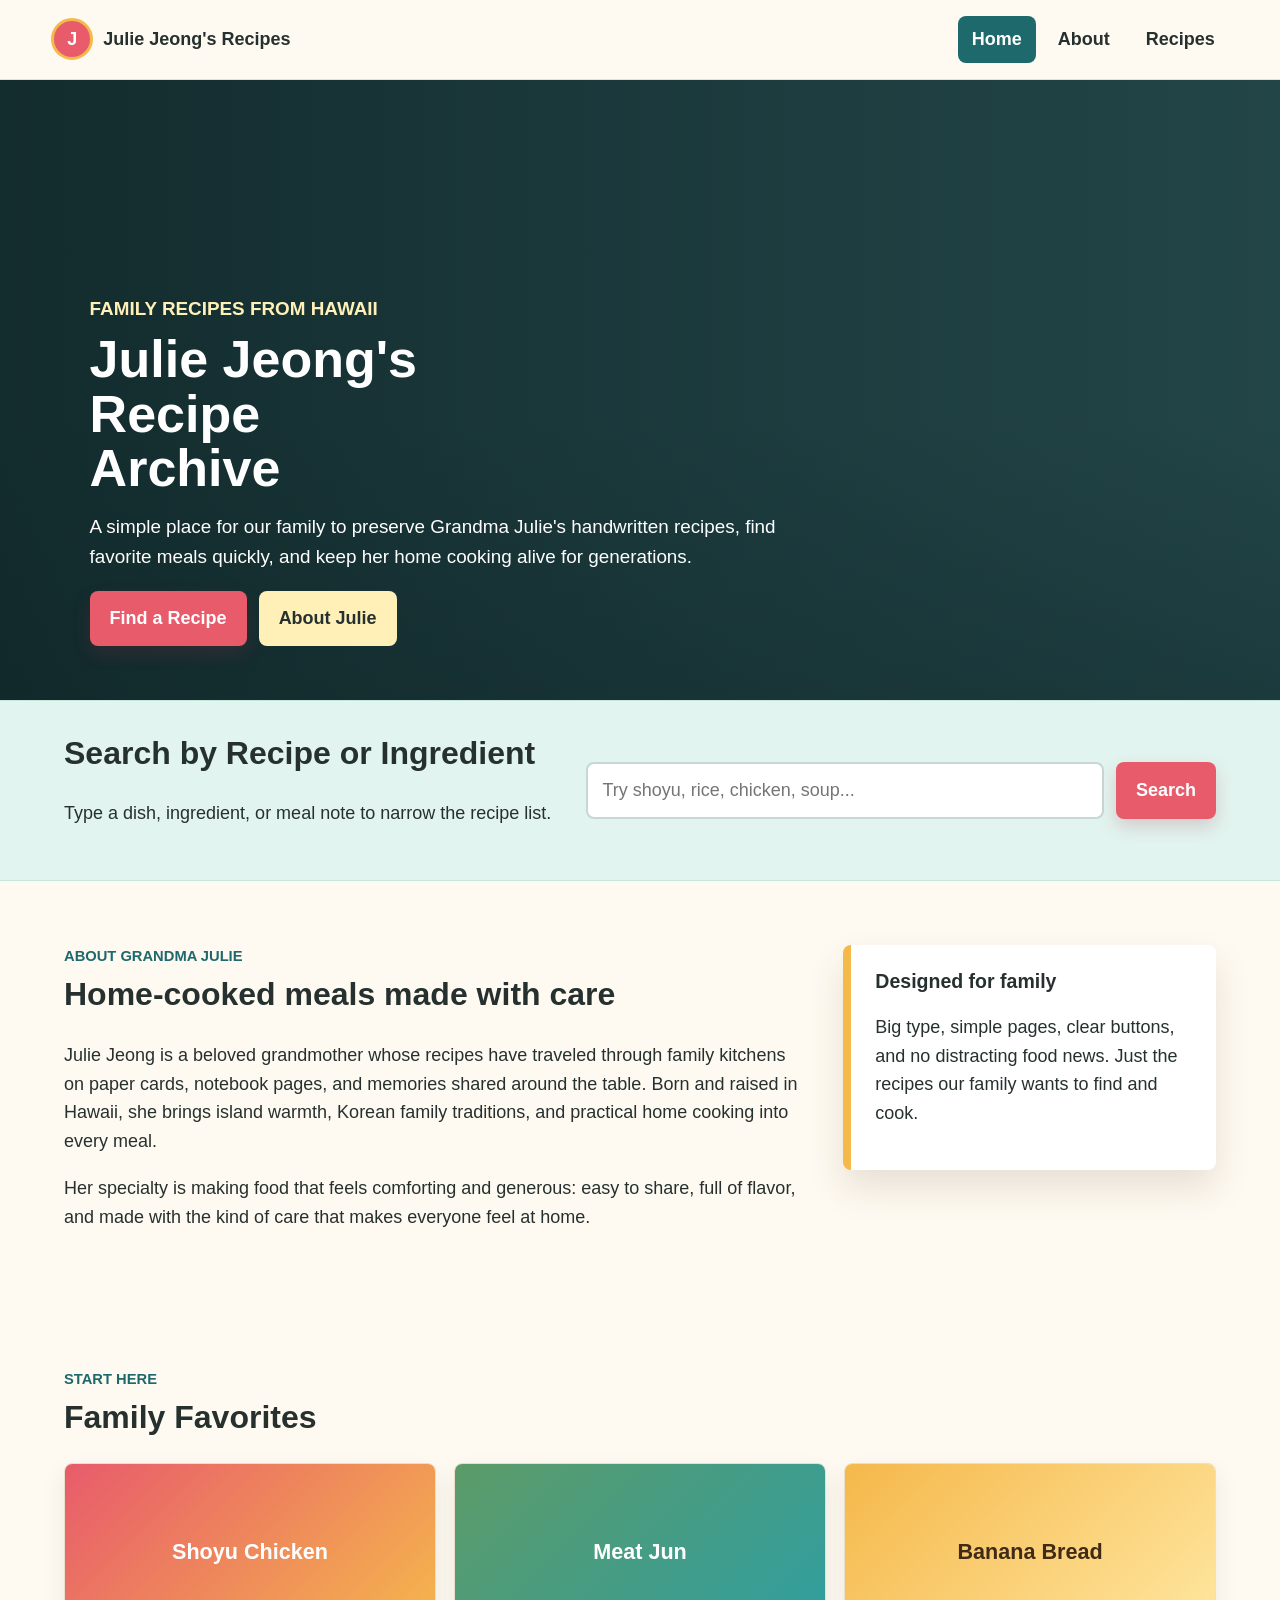
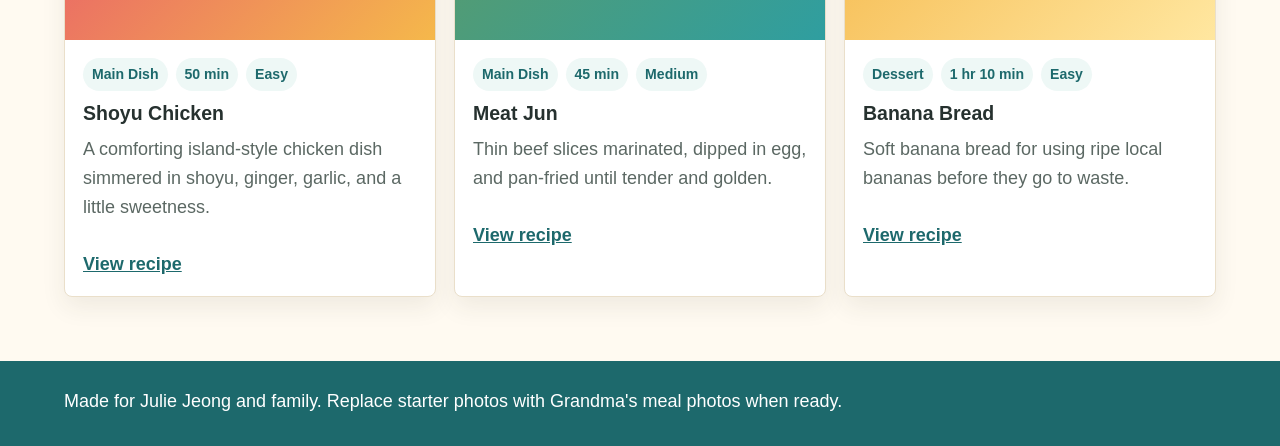
==== index.html @ 3a7f9869 "Create rough draft of website using AI to assist" ====
<!DOCTYPE html>
<html lang="en">
  <head>
    <meta charset="UTF-8" />
    <meta name="viewport" content="width=device-width, initial-scale=1.0" />
    <meta
      name="description"
      content="Julie Jeong's family recipe archive, preserving handwritten recipes for future generations."
    />
    <meta property="og:title" content="Julie Jeong's Recipe Archive" />
    <meta
      property="og:description"
      content="A simple family website for saving, searching, and cooking Grandma Julie's recipes."
    />
    <title>Julie Jeong's Recipe Archive</title>
    <link rel="stylesheet" href="css/styles.css" />
  </head>
  <body>
    <header class="site-header">
      <a class="brand" href="index.html" aria-label="Julie Jeong's Recipe Archive home">
        <span class="brand-mark">J</span>
        <span>Julie Jeong's Recipes</span>
      </a>
      <nav aria-label="Main navigation">
        <a href="index.html" aria-current="page">Home</a>
        <a href="about.html">About</a>
        <a href="recipes.html">Recipes</a>
      </nav>
    </header>

    <main>
      <section class="hero">

        <div class="hero-text">
          <p class="eyebrow">Family recipes from Hawaii</p>
          <h1>Julie Jeong's Recipe Archive</h1>
          <p>
            A simple place for our family to preserve Grandma Julie's handwritten
            recipes, find favorite meals quickly, and keep her home cooking alive for
            generations.
          </p>
          <div class="hero-actions">
            <a class="button primary" href="recipes.html">Find a Recipe</a>
            <a class="button secondary" href="about.html">About Julie</a>
          </div>
        </div>
      </section>

      <section class="quick-search" aria-labelledby="quick-search-title">
        <div>
          <h2 id="quick-search-title">Search by Recipe or Ingredient</h2>
          <p>Type a dish, ingredient, or meal note to narrow the recipe list.</p>
        </div>
        <form class="search-form" action="recipes.html">
          <label class="visually-hidden" for="home-search">Search recipes</label>
          <input
            id="home-search"
            name="search"
            type="search"
            placeholder="Try shoyu, rice, chicken, soup..."
          />
          <button type="submit">Search</button>
        </form>
      </section>

      <section id="about" class="about-section" aria-labelledby="about-title">
        <div>
          <p class="eyebrow">About Grandma Julie</p>
          <h2 id="about-title">Home-cooked meals made with care</h2>
          <p>
            Julie Jeong is a beloved grandmother whose recipes have traveled through
            family kitchens on paper cards, notebook pages, and memories shared around
            the table. Born and raised in Hawaii, she brings island warmth, Korean
            family traditions, and practical home cooking into every meal.
          </p>
          <p>
            Her specialty is making food that feels comforting and generous: easy to
            share, full of flavor, and made with the kind of care that makes everyone
            feel at home.
          </p>
        </div>
        <div class="about-note">
          <h3>Designed for family</h3>
          <p>
            Big type, simple pages, clear buttons, and no distracting food news. Just
            the recipes our family wants to find and cook.
          </p>
        </div>
      </section>

      <section class="featured-section" aria-labelledby="featured-title">
        <div class="section-heading">
          <p class="eyebrow">Start here</p>
          <h2 id="featured-title">Family Favorites</h2>
        </div>
        <div class="recipe-grid">
          <article class="recipe-card">
            <div class="recipe-photo" data-tone="hibiscus">Shoyu Chicken</div>
            <div class="recipe-card-body">
              <ul class="meta-row"><li>Main Dish</li><li>50 min</li><li>Easy</li></ul>
              <h3>Shoyu Chicken</h3>
              <p>A comforting island-style chicken dish simmered in shoyu, ginger, garlic, and a little sweetness.</p>
              <a class="text-link" href="shoyu-chicken.html">View recipe</a>
            </div>
          </article>
          <article class="recipe-card">
            <div class="recipe-photo" data-tone="leaf">Meat Jun</div>
            <div class="recipe-card-body">
              <ul class="meta-row"><li>Main Dish</li><li>45 min</li><li>Medium</li></ul>
              <h3>Meat Jun</h3>
              <p>Thin beef slices marinated, dipped in egg, and pan-fried until tender and golden.</p>
              <a class="text-link" href="meat-jun.html">View recipe</a>
            </div>
          </article>
          <article class="recipe-card">
            <div class="recipe-photo" data-tone="mango">Banana Bread</div>
            <div class="recipe-card-body">
              <ul class="meta-row"><li>Dessert</li><li>1 hr 10 min</li><li>Easy</li></ul>
              <h3>Banana Bread</h3>
              <p>Soft banana bread for using ripe local bananas before they go to waste.</p>
              <a class="text-link" href="banana-bread.html">View recipe</a>
            </div>
          </article>
        </div>
      </section>
    </main>

    <footer>
      <p>Made for Julie Jeong and family. Replace starter photos with Grandma's meal photos when ready.</p>
    </footer>
  </body>
</html>
---- css/styles.css ----
:root {
  color-scheme: light;
  --ink: #26312f;
  --muted: #5b6863;
  --paper: #fffaf1;
  --surface: #ffffff;
  --aqua: #2f9ea0;
  --aqua-dark: #1d696c;
  --hibiscus: #e85b6b;
  --mango: #f5b84b;
  --leaf: #5c9b68;
  --plumeria: #fff0b8;
  --line: #eadfca;
  --shadow: 0 18px 36px rgba(58, 47, 32, 0.13);
  --radius: 8px;
}

* {
  box-sizing: border-box;
}

html {
  scroll-behavior: smooth;
}

body {
  margin: 0;
  color: var(--ink);
  background: var(--paper);
  font-family: Arial, Helvetica, sans-serif;
  font-size: 18px;
  line-height: 1.6;
}

img {
  display: block;
  max-width: 100%;
}

a {
  color: inherit;
}

button,
input,
select {
  font: inherit;
}

.visually-hidden {
  position: absolute;
  width: 1px;
  height: 1px;
  padding: 0;
  margin: -1px;
  overflow: hidden;
  clip: rect(0, 0, 0, 0);
  white-space: nowrap;
  border: 0;
}

.site-header {
  position: sticky;
  top: 0;
  z-index: 10;
  display: flex;
  align-items: center;
  justify-content: space-between;
  gap: 20px;
  padding: 16px clamp(18px, 4vw, 56px);
  background: rgba(255, 250, 241, 0.96);
  border-bottom: 1px solid var(--line);
  backdrop-filter: blur(10px);
}

.brand {
  display: inline-flex;
  align-items: center;
  gap: 10px;
  color: var(--ink);
  font-weight: 800;
  text-decoration: none;
}

.brand-mark {
  display: inline-grid;
  width: 42px;
  height: 42px;
  place-items: center;
  color: #ffffff;
  background: var(--hibiscus);
  border: 3px solid var(--mango);
  border-radius: 50%;
}

nav {
  display: flex;
  align-items: center;
  gap: 8px;
  flex-wrap: wrap;
}

nav a {
  min-height: 44px;
  padding: 9px 14px;
  color: var(--ink);
  border-radius: var(--radius);
  text-decoration: none;
  font-weight: 700;
}

nav a:hover,
nav a:focus-visible,
nav a[aria-current="page"] {
  color: #ffffff;
  background: var(--aqua-dark);
  outline: none;
}

.hero {
  position: relative;
  min-height: 620px;
  display: grid;
  align-items: end;
  overflow: hidden;
  background: #24484b;
}

.hero img {
  position: absolute;
  inset: 0;
  width: 100%;
  height: 100%;
  object-fit: cover;
}

.hero::after {
  content: "";
  position: absolute;
  inset: 0;
  background:
    linear-gradient(90deg, rgba(15, 37, 39, 0.82), rgba(15, 37, 39, 0.36) 58%, rgba(15, 37, 39, 0.08)),
    linear-gradient(0deg, rgba(15, 37, 39, 0.34), transparent 45%);
}

.hero-text {
  position: relative;
  z-index: 1;
  width: min(760px, calc(100% - 36px));
  margin: 0 clamp(18px, 7vw, 90px) 54px;
  color: #ffffff;
}

.eyebrow {
  margin: 0 0 8px;
  color: var(--aqua-dark);
  font-size: 0.92rem;
  font-weight: 800;
  text-transform: uppercase;
}

.hero .eyebrow {
  color: var(--plumeria);
}

h1,
h2,
h3,
p {
  margin-top: 0;
}

h1 {
  max-width: 12ch;
  margin-bottom: 16px;
  font-size: 3.25rem;
  line-height: 1.05;
}

h2 {
  font-size: 2rem;
  line-height: 1.18;
}

h3 {
  font-size: 1.22rem;
  line-height: 1.25;
}

.hero p {
  max-width: 700px;
  font-size: 1.18rem;
}

.hero-actions,
.recipe-actions {
  display: flex;
  flex-wrap: wrap;
  gap: 12px;
  align-items: center;
}

.button,
button {
  min-height: 48px;
  padding: 11px 18px;
  border: 2px solid transparent;
  border-radius: var(--radius);
  cursor: pointer;
  font-weight: 800;
  text-decoration: none;
  transition: transform 160ms ease, box-shadow 160ms ease, background 160ms ease;
}

.button:hover,
button:hover {
  transform: translateY(-1px);
}

.primary,
form button {
  color: #ffffff;
  background: var(--hibiscus);
  box-shadow: 0 8px 18px rgba(150, 47, 63, 0.2);
}

.secondary {
  color: var(--ink);
  background: var(--plumeria);
}

.quick-search,
.about-section,
.featured-section,
.page-shell,
footer {
  padding-inline: clamp(18px, 5vw, 72px);
}

.quick-search {
  display: grid;
  grid-template-columns: minmax(0, 0.95fr) minmax(300px, 1.2fr);
  gap: 24px;
  align-items: center;
  padding-top: 34px;
  padding-bottom: 34px;
  background: #e2f4ef;
  border-block: 1px solid #c5e5dd;
}

.search-form,
.toolbar {
  display: flex;
  gap: 12px;
}

input,
select {
  min-height: 52px;
  width: 100%;
  padding: 12px 14px;
  color: var(--ink);
  background: #ffffff;
  border: 2px solid #c7d7d1;
  border-radius: var(--radius);
}

input:focus,
select:focus,
button:focus-visible,
.button:focus-visible {
  outline: 4px solid rgba(245, 184, 75, 0.58);
  outline-offset: 2px;
}

.about-section {
  display: grid;
  grid-template-columns: minmax(0, 1.4fr) minmax(260px, 0.7fr);
  gap: 34px;
  padding-top: 64px;
  padding-bottom: 64px;
  background: #fffaf1;
}

.about-note {
  align-self: start;
  padding: 24px;
  background: #ffffff;
  border-left: 8px solid var(--mango);
  border-radius: var(--radius);
  box-shadow: var(--shadow);
}

.about-page-grid {
  display: grid;
  grid-template-columns: minmax(0, 1.35fr) minmax(260px, 0.75fr);
  gap: 22px;
  margin-bottom: 28px;
}

.values-section {
  margin-top: 34px;
}

.values-grid {
  display: grid;
  grid-template-columns: repeat(3, 1fr);
  gap: 18px;
}

.values-grid article {
  padding: 22px;
  background: #ffffff;
  border: 1px solid var(--line);
  border-top: 8px solid var(--aqua);
  border-radius: var(--radius);
}

.values-grid article:nth-child(2) {
  border-top-color: var(--hibiscus);
}

.values-grid article:nth-child(3) {
  border-top-color: var(--mango);
}

.next-step-panel {
  margin-top: 32px;
}

.featured-section,
.page-shell {
  padding-top: 54px;
  padding-bottom: 64px;
}

.section-heading {
  margin-bottom: 22px;
}

.recipe-grid {
  display: grid;
  grid-template-columns: repeat(auto-fit, minmax(250px, 1fr));
  gap: 18px;
}

.recipe-card {
  display: flex;
  min-height: 100%;
  flex-direction: column;
  overflow: hidden;
  background: var(--surface);
  border: 1px solid var(--line);
  border-radius: var(--radius);
  box-shadow: 0 10px 24px rgba(57, 47, 34, 0.08);
}

.recipe-photo {
  min-height: 176px;
  display: grid;
  place-items: center;
  padding: 18px;
  color: #ffffff;
  background: linear-gradient(135deg, var(--aqua), var(--leaf));
  text-align: center;
  font-size: 1.35rem;
  font-weight: 900;
}

.recipe-photo[data-tone="hibiscus"] {
  background: linear-gradient(135deg, #e85b6b, #f5b84b);
}

.recipe-photo[data-tone="mango"] {
  color: #402b17;
  background: linear-gradient(135deg, #f5b84b, #ffe7a0);
}

.recipe-photo[data-tone="leaf"] {
  background: linear-gradient(135deg, #5c9b68, #2f9ea0);
}

.recipe-photo[data-tone="ocean"] {
  background: linear-gradient(135deg, #2f9ea0, #566bc2);
}

.recipe-card-body {
  display: flex;
  flex: 1;
  flex-direction: column;
  gap: 10px;
  padding: 18px;
}

.recipe-card h3 {
  margin-bottom: 0;
}

.recipe-card p {
  color: var(--muted);
}

.meta-row,
.tag-row {
  display: flex;
  flex-wrap: wrap;
  gap: 8px;
  margin: 0;
  padding: 0;
  list-style: none;
}

.meta-row li,
.tag-row li {
  padding: 5px 9px;
  background: #eef8f6;
  border-radius: 999px;
  color: var(--aqua-dark);
  font-size: 0.88rem;
  font-weight: 800;
}

.card-actions {
  display: flex;
  align-items: center;
  justify-content: space-between;
  gap: 10px;
  margin-top: auto;
}

.text-link {
  color: var(--aqua-dark);
  font-weight: 900;
}

.page-title {
  max-width: 850px;
  margin-bottom: 24px;
}

.page-title h1 {
  max-width: none;
  color: var(--aqua-dark);
}

.toolbar {
  max-width: 920px;
  margin-bottom: 14px;
}

.toolbar select {
  max-width: 220px;
}

.results-count {
  color: var(--muted);
  font-weight: 800;
}

.recipe-page {
  padding: 44px clamp(18px, 5vw, 72px) 68px;
}

.recipe-detail {
  display: grid;
  grid-template-columns: minmax(280px, 0.8fr) minmax(0, 1.2fr);
  gap: 32px;
  align-items: start;
}

.recipe-hero-card {
  position: sticky;
  top: 94px;
  overflow: hidden;
  background: #ffffff;
  border: 1px solid var(--line);
  border-radius: var(--radius);
  box-shadow: var(--shadow);
}

.recipe-hero-card .recipe-photo {
  min-height: 240px;
}

.recipe-hero-content {
  padding: 20px;
}

.recipe-content {
  display: grid;
  gap: 20px;
}

.info-strip {
  display: grid;
  grid-template-columns: repeat(3, 1fr);
  gap: 10px;
}

.info-strip div,
.content-panel {
  padding: 20px;
  background: #ffffff;
  border: 1px solid var(--line);
  border-radius: var(--radius);
}

.info-strip strong {
  display: block;
  color: var(--aqua-dark);
  font-size: 0.9rem;
}

.content-panel ul,
.content-panel ol {
  margin: 0;
  padding-left: 24px;
}

.content-panel li + li {
  margin-top: 8px;
}

.empty-state {
  max-width: 560px;
  padding: 28px;
  background: #ffffff;
  border: 1px solid var(--line);
  border-radius: var(--radius);
  box-shadow: var(--shadow);
}

footer {
  padding-top: 26px;
  padding-bottom: 30px;
  color: #ffffff;
  background: var(--aqua-dark);
}

footer p {
  margin: 0;
}

@media (max-width: 760px) {
  body {
    font-size: 17px;
  }

  .site-header {
    align-items: flex-start;
    flex-direction: column;
  }

  nav,
  nav a {
    width: 100%;
  }

  nav {
    display: grid;
    grid-template-columns: repeat(3, 1fr);
  }

  nav a {
    text-align: center;
  }

  .hero {
    min-height: 590px;
  }

  .hero::after {
    background: linear-gradient(0deg, rgba(15, 37, 39, 0.88), rgba(15, 37, 39, 0.28));
  }

  .hero-text {
    margin: 0 18px 34px;
  }

  h1 {
    font-size: 2.35rem;
  }

  h2 {
    font-size: 1.65rem;
  }

  .quick-search,
  .about-section,
  .about-page-grid,
  .values-grid,
  .recipe-detail,
  .info-strip {
    grid-template-columns: 1fr;
  }

  .search-form,
  .toolbar {
    flex-direction: column;
  }

  .toolbar select {
    max-width: none;
  }

  .recipe-hero-card {
    position: static;
  }
}

@media (max-width: 460px) {
  .brand {
    font-size: 0.98rem;
  }

  .brand-mark {
    width: 36px;
    height: 36px;
  }

  nav {
    grid-template-columns: 1fr;
  }

  .hero-actions,
  .card-actions,
  .recipe-actions {
    align-items: stretch;
    flex-direction: column;
  }

  .button,
  button {
    width: 100%;
    text-align: center;
  }
}
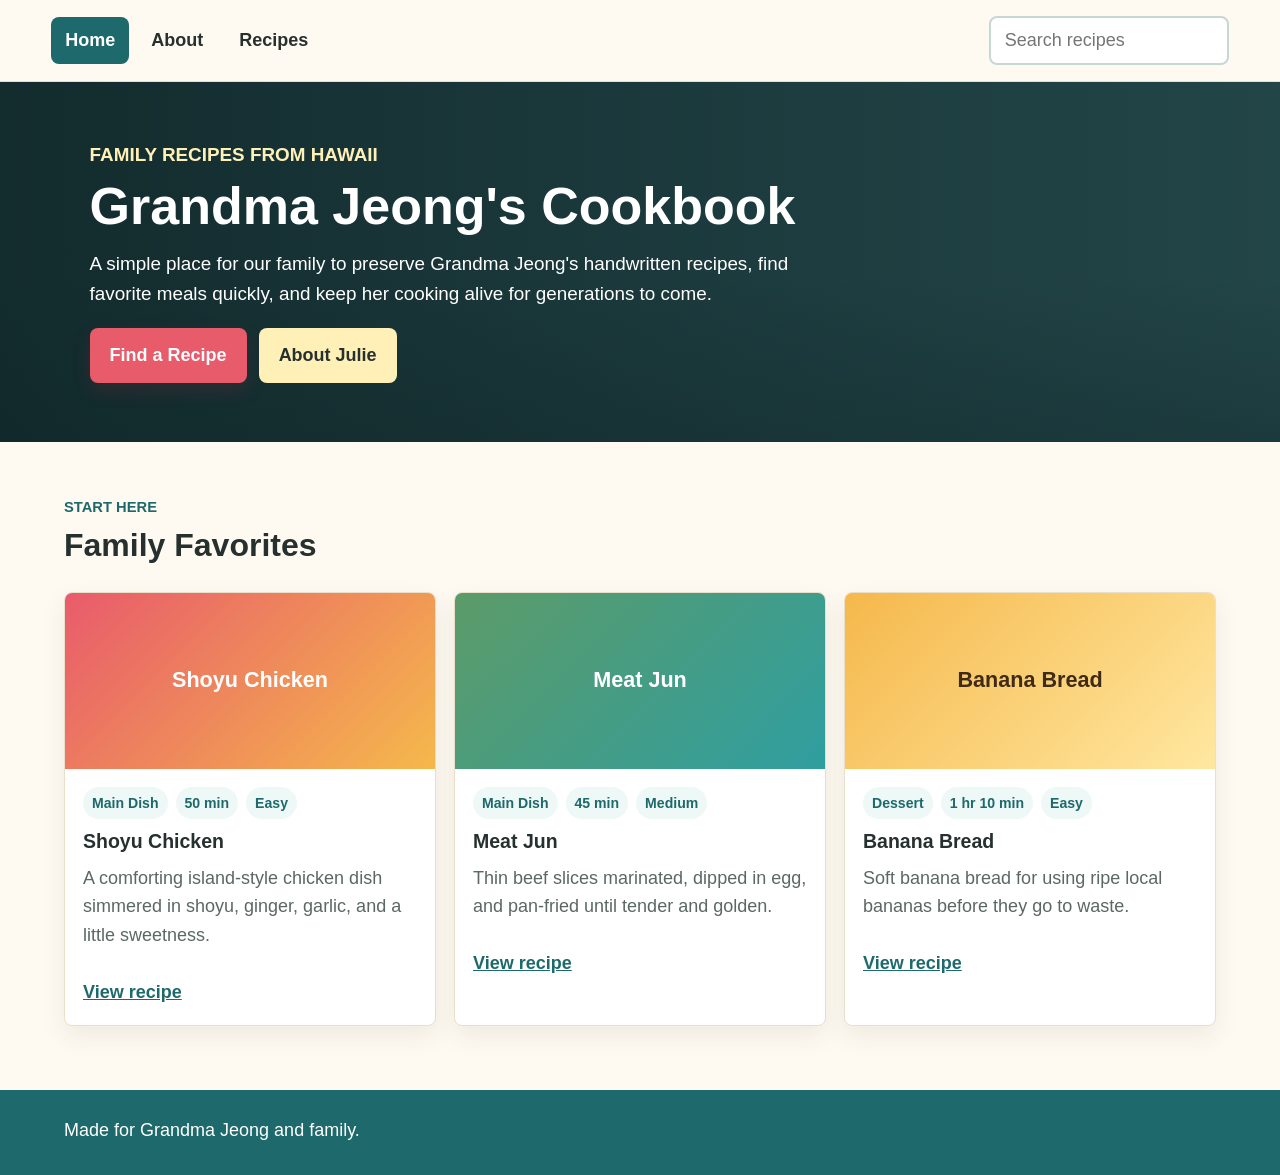
==== commit 4ca9e1d6: "Work on HTML pages" ====
--- a/index.html
+++ b/index.html
@@ -17,15 +17,15 @@
   </head>
   <body>
     <header class="site-header">
-      <a class="brand" href="index.html" aria-label="Julie Jeong's Recipe Archive home">
-        <span class="brand-mark">J</span>
-        <span>Julie Jeong's Recipes</span>
-      </a>
       <nav aria-label="Main navigation">
         <a href="index.html" aria-current="page">Home</a>
         <a href="about.html">About</a>
         <a href="recipes.html">Recipes</a>
       </nav>
+      <form class="header-search" action="recipes.html">
+        <label class="visually-hidden" for="header-search">Search recipes</label>
+        <input id="header-search" name="search" type="search" placeholder="Search recipes" />
+      </form>
     </header>
 
     <main>
@@ -33,58 +33,16 @@
 
         <div class="hero-text">
           <p class="eyebrow">Family recipes from Hawaii</p>
-          <h1>Julie Jeong's Recipe Archive</h1>
+          <h1>Grandma Jeong's Cookbook</h1>
           <p>
-            A simple place for our family to preserve Grandma Julie's handwritten
-            recipes, find favorite meals quickly, and keep her home cooking alive for
-            generations.
+            A simple place for our family to preserve Grandma Jeong's handwritten
+            recipes, find favorite meals quickly, and keep her cooking alive for
+            generations to come.
           </p>
           <div class="hero-actions">
             <a class="button primary" href="recipes.html">Find a Recipe</a>
             <a class="button secondary" href="about.html">About Julie</a>
           </div>
-        </div>
-      </section>
-
-      <section class="quick-search" aria-labelledby="quick-search-title">
-        <div>
-          <h2 id="quick-search-title">Search by Recipe or Ingredient</h2>
-          <p>Type a dish, ingredient, or meal note to narrow the recipe list.</p>
-        </div>
-        <form class="search-form" action="recipes.html">
-          <label class="visually-hidden" for="home-search">Search recipes</label>
-          <input
-            id="home-search"
-            name="search"
-            type="search"
-            placeholder="Try shoyu, rice, chicken, soup..."
-          />
-          <button type="submit">Search</button>
-        </form>
-      </section>
-
-      <section id="about" class="about-section" aria-labelledby="about-title">
-        <div>
-          <p class="eyebrow">About Grandma Julie</p>
-          <h2 id="about-title">Home-cooked meals made with care</h2>
-          <p>
-            Julie Jeong is a beloved grandmother whose recipes have traveled through
-            family kitchens on paper cards, notebook pages, and memories shared around
-            the table. Born and raised in Hawaii, she brings island warmth, Korean
-            family traditions, and practical home cooking into every meal.
-          </p>
-          <p>
-            Her specialty is making food that feels comforting and generous: easy to
-            share, full of flavor, and made with the kind of care that makes everyone
-            feel at home.
-          </p>
-        </div>
-        <div class="about-note">
-          <h3>Designed for family</h3>
-          <p>
-            Big type, simple pages, clear buttons, and no distracting food news. Just
-            the recipes our family wants to find and cook.
-          </p>
         </div>
       </section>
 
@@ -126,7 +84,7 @@
     </main>
 
     <footer>
-      <p>Made for Julie Jeong and family. Replace starter photos with Grandma's meal photos when ready.</p>
+      <p>Made for Grandma Jeong and family.</p>
     </footer>
   </body>
 </html>
--- a/css/styles.css
+++ b/css/styles.css
@@ -65,32 +65,12 @@
   z-index: 10;
   display: flex;
   align-items: center;
-  justify-content: space-between;
-  gap: 20px;
+  justify-content: flex-start;
+  gap: 12px;
   padding: 16px clamp(18px, 4vw, 56px);
   background: rgba(255, 250, 241, 0.96);
   border-bottom: 1px solid var(--line);
   backdrop-filter: blur(10px);
-}
-
-.brand {
-  display: inline-flex;
-  align-items: center;
-  gap: 10px;
-  color: var(--ink);
-  font-weight: 800;
-  text-decoration: none;
-}
-
-.brand-mark {
-  display: inline-grid;
-  width: 42px;
-  height: 42px;
-  place-items: center;
-  color: #ffffff;
-  background: var(--hibiscus);
-  border: 3px solid var(--mango);
-  border-radius: 50%;
 }
 
 nav {
@@ -117,11 +97,21 @@
   outline: none;
 }
 
+.header-search {
+  flex: 0 1 240px;
+  margin-left: auto;
+}
+
+.header-search input {
+  min-height: 44px;
+  padding-block: 8px;
+}
+
 .hero {
   position: relative;
-  min-height: 620px;
-  display: grid;
-  align-items: end;
+  min-height: 360px;
+  display: grid;
+  align-items: center;
   overflow: hidden;
   background: #24484b;
 }
@@ -146,8 +136,8 @@
 .hero-text {
   position: relative;
   z-index: 1;
-  width: min(760px, calc(100% - 36px));
-  margin: 0 clamp(18px, 7vw, 90px) 54px;
+  width: auto;
+  margin: 0 clamp(18px, 7vw, 90px);
   color: #ffffff;
 }
 
@@ -175,6 +165,10 @@
   margin-bottom: 16px;
   font-size: 3.25rem;
   line-height: 1.05;
+}
+
+.hero h1 {
+  max-width: none;
 }
 
 h2 {
@@ -283,18 +277,16 @@
 }
 
 .about-note {
-  align-self: start;
+  align-self: stretch;
   padding: 24px;
   background: #ffffff;
-  border-left: 8px solid var(--mango);
+  border: 1px solid var(--line);
   border-radius: var(--radius);
   box-shadow: var(--shadow);
 }
 
 .about-page-grid {
-  display: grid;
-  grid-template-columns: minmax(0, 1.35fr) minmax(260px, 0.75fr);
-  gap: 22px;
+  display: block;
   margin-bottom: 28px;
 }
 
@@ -332,6 +324,10 @@
 .page-shell {
   padding-top: 54px;
   padding-bottom: 64px;
+}
+
+.recipes-page {
+  padding-top: 32px;
 }
 
 .section-heading {
@@ -565,8 +561,12 @@
     text-align: center;
   }
 
+  .header-search {
+    width: 100%;
+  }
+
   .hero {
-    min-height: 590px;
+    min-height: 420px;
   }
 
   .hero::after {
@@ -609,15 +609,6 @@
 }
 
 @media (max-width: 460px) {
-  .brand {
-    font-size: 0.98rem;
-  }
-
-  .brand-mark {
-    width: 36px;
-    height: 36px;
-  }
-
   nav {
     grid-template-columns: 1fr;
   }
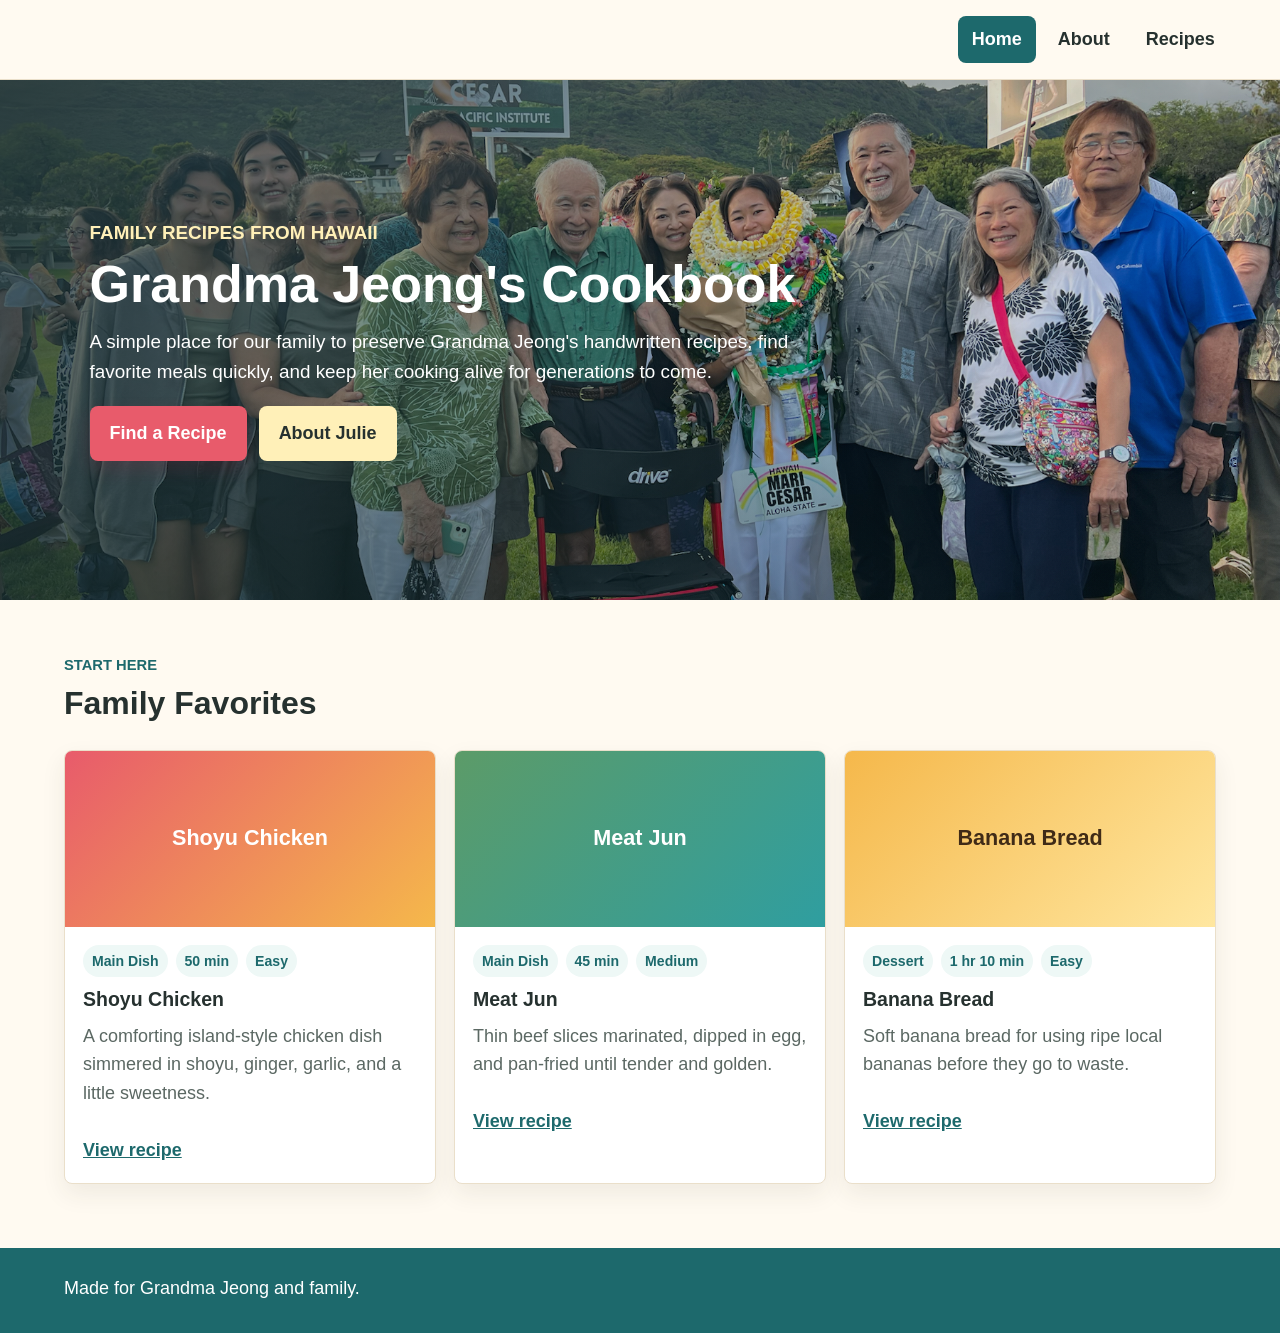
==== commit 9318c4c4: "Add photos to website" ====
--- a/index.html
+++ b/index.html
@@ -22,15 +22,14 @@
         <a href="about.html">About</a>
         <a href="recipes.html">Recipes</a>
       </nav>
-      <form class="header-search" action="recipes.html">
-        <label class="visually-hidden" for="header-search">Search recipes</label>
-        <input id="header-search" name="search" type="search" placeholder="Search recipes" />
-      </form>
     </header>
 
     <main>
       <section class="hero">
-
+        <img
+          src="images/IMG_8411.png"
+          alt="Grandma Jeong smiling with family"
+        />
         <div class="hero-text">
           <p class="eyebrow">Family recipes from Hawaii</p>
           <h1>Grandma Jeong's Cookbook</h1>
--- a/css/styles.css
+++ b/css/styles.css
@@ -65,7 +65,7 @@
   z-index: 10;
   display: flex;
   align-items: center;
-  justify-content: flex-start;
+  justify-content: flex-end;
   gap: 12px;
   padding: 16px clamp(18px, 4vw, 56px);
   background: rgba(255, 250, 241, 0.96);
@@ -97,19 +97,9 @@
   outline: none;
 }
 
-.header-search {
-  flex: 0 1 240px;
-  margin-left: auto;
-}
-
-.header-search input {
-  min-height: 44px;
-  padding-block: 8px;
-}
-
 .hero {
   position: relative;
-  min-height: 360px;
+  min-height: 520px;
   display: grid;
   align-items: center;
   overflow: hidden;
@@ -122,6 +112,7 @@
   width: 100%;
   height: 100%;
   object-fit: cover;
+  object-position: center 42%;
 }
 
 .hero::after {
@@ -129,8 +120,8 @@
   position: absolute;
   inset: 0;
   background:
-    linear-gradient(90deg, rgba(15, 37, 39, 0.82), rgba(15, 37, 39, 0.36) 58%, rgba(15, 37, 39, 0.08)),
-    linear-gradient(0deg, rgba(15, 37, 39, 0.34), transparent 45%);
+    linear-gradient(90deg, rgba(15, 37, 39, 0.72), rgba(15, 37, 39, 0.28) 58%, rgba(15, 37, 39, 0.06)),
+    linear-gradient(0deg, rgba(15, 37, 39, 0.24), transparent 45%);
 }
 
 .hero-text {
@@ -290,6 +281,50 @@
   margin-bottom: 28px;
 }
 
+.about-photo-story {
+  margin-top: 34px;
+}
+
+.story-layout {
+  display: grid;
+  grid-template-columns: repeat(3, minmax(0, 1fr));
+  gap: 12px;
+  align-items: start;
+}
+
+.story-layout figure {
+  aspect-ratio: 4 / 3;
+  min-width: 0;
+  margin: 0;
+  overflow: hidden;
+  background: #ffffff;
+  border: 1px solid var(--line);
+  border-radius: var(--radius);
+  box-shadow: 0 10px 24px rgba(57, 47, 34, 0.08);
+}
+
+.story-layout img {
+  display: block;
+  width: 100%;
+  height: 100%;
+  object-fit: cover;
+}
+
+.story-layout img.portrait-photo {
+  object-position: center bottom;
+}
+
+.story-stack {
+  display: contents;
+}
+
+.story-layout figcaption {
+  padding: 16px 18px 18px;
+  color: var(--muted);
+  font-size: 0.96rem;
+  line-height: 1.5;
+}
+
 .values-section {
   margin-top: 34px;
 }
@@ -545,6 +580,7 @@
   .site-header {
     align-items: flex-start;
     flex-direction: column;
+    justify-content: flex-start;
   }
 
   nav,
@@ -561,12 +597,8 @@
     text-align: center;
   }
 
-  .header-search {
-    width: 100%;
-  }
-
   .hero {
-    min-height: 420px;
+    min-height: 500px;
   }
 
   .hero::after {
@@ -588,10 +620,16 @@
   .quick-search,
   .about-section,
   .about-page-grid,
+  .story-layout,
   .values-grid,
   .recipe-detail,
   .info-strip {
     grid-template-columns: 1fr;
+  }
+
+  .story-feature,
+  .story-stack figure {
+    grid-template-rows: auto auto;
   }
 
   .search-form,
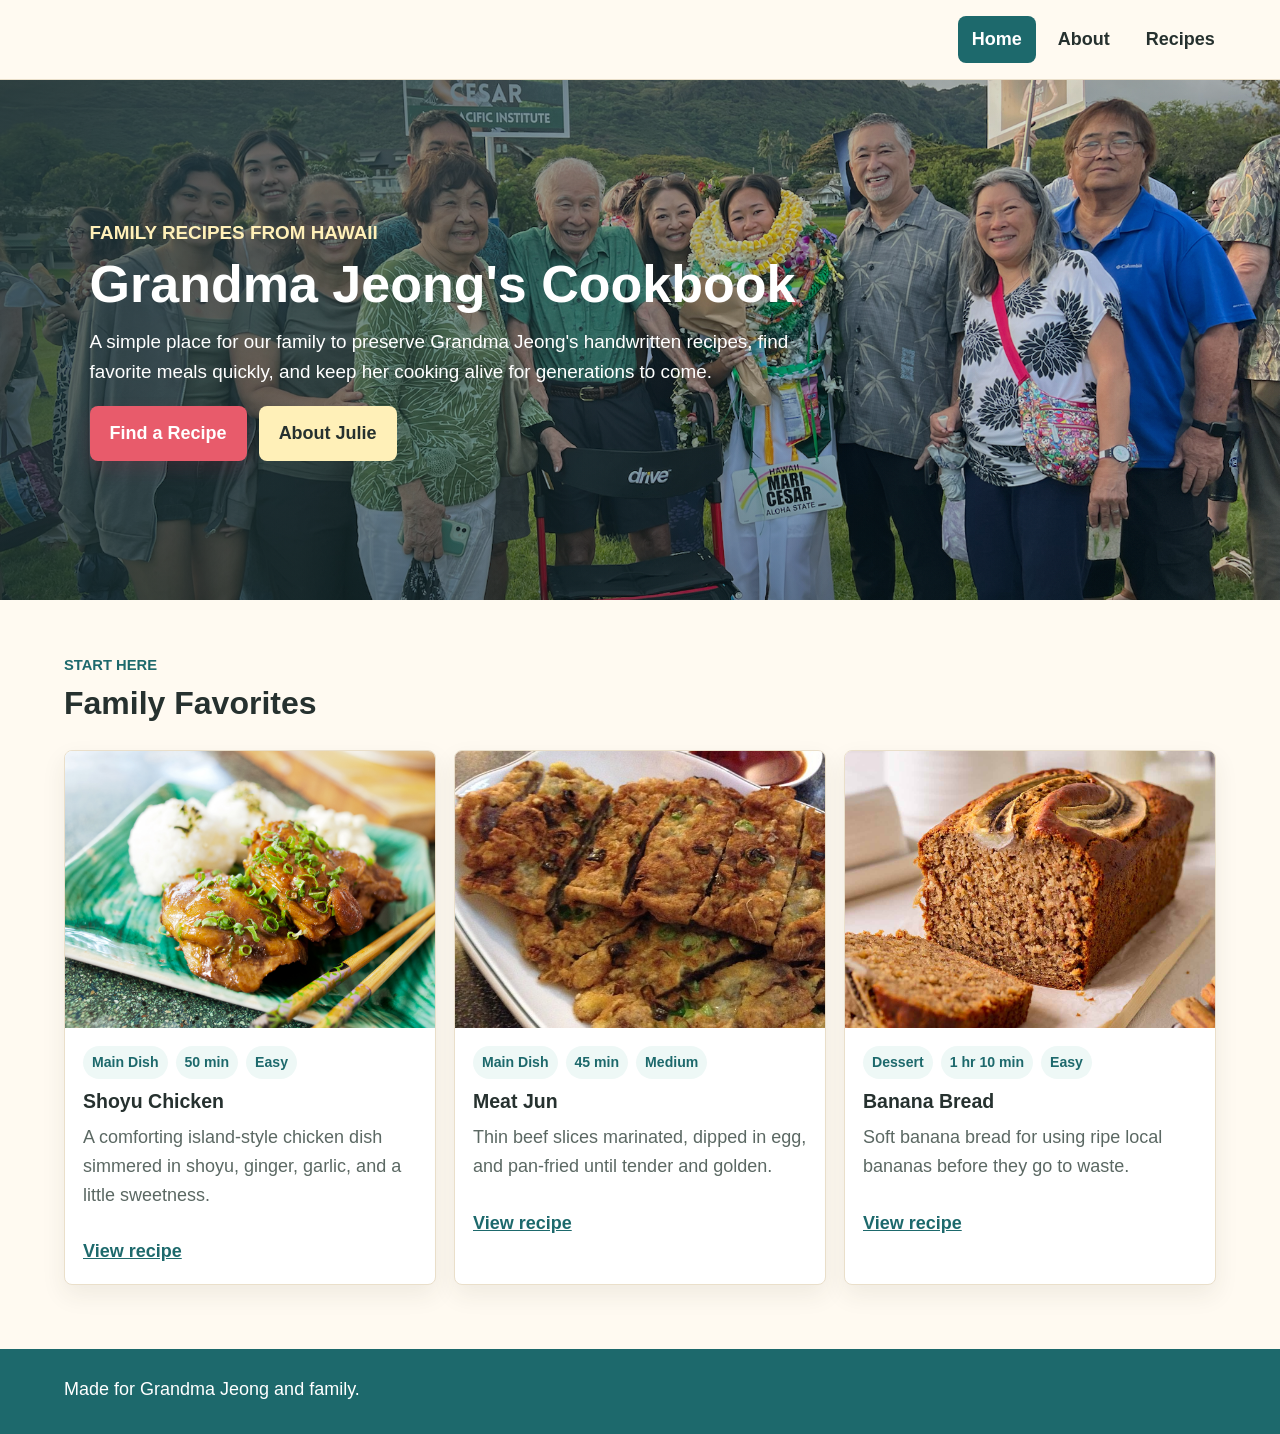
==== commit ddc487b1: "Add images and finishing touches" ====
--- a/index.html
+++ b/index.html
@@ -14,6 +14,7 @@
     />
     <title>Julie Jeong's Recipe Archive</title>
     <link rel="stylesheet" href="css/styles.css" />
+    <link rel="icon" href="images/favicon.svg" type="image/svg+xml" />
   </head>
   <body>
     <header class="site-header">
@@ -52,7 +53,9 @@
         </div>
         <div class="recipe-grid">
           <article class="recipe-card">
-            <div class="recipe-photo" data-tone="hibiscus">Shoyu Chicken</div>
+            <div class="recipe-photo has-image photo-shoyu-chicken">
+              <img src="images/shoyu-chicken.jpg" alt="Shoyu chicken served over rice" />
+            </div>
             <div class="recipe-card-body">
               <ul class="meta-row"><li>Main Dish</li><li>50 min</li><li>Easy</li></ul>
               <h3>Shoyu Chicken</h3>
@@ -61,7 +64,9 @@
             </div>
           </article>
           <article class="recipe-card">
-            <div class="recipe-photo" data-tone="leaf">Meat Jun</div>
+            <div class="recipe-photo has-image photo-meat-jun">
+              <img src="images/meat-jun.jpg" alt="Slices of meat jun with dipping sauce" />
+            </div>
             <div class="recipe-card-body">
               <ul class="meta-row"><li>Main Dish</li><li>45 min</li><li>Medium</li></ul>
               <h3>Meat Jun</h3>
@@ -70,7 +75,9 @@
             </div>
           </article>
           <article class="recipe-card">
-            <div class="recipe-photo" data-tone="mango">Banana Bread</div>
+            <div class="recipe-photo has-image photo-banana-bread">
+              <img src="images/banana-bread.jpg" alt="Fresh banana bread loaf slices" />
+            </div>
             <div class="recipe-card-body">
               <ul class="meta-row"><li>Dessert</li><li>1 hr 10 min</li><li>Easy</li></ul>
               <h3>Banana Bread</h3>
--- a/css/styles.css
+++ b/css/styles.css
@@ -398,6 +398,56 @@
   font-weight: 900;
 }
 
+.recipe-photo img {
+  width: 100%;
+  height: 100%;
+  object-fit: cover;
+  object-position: center;
+}
+
+.recipe-photo.has-image {
+  aspect-ratio: 4 / 3;
+  min-height: 0;
+  display: block;
+  padding: 0;
+  overflow: hidden;
+  background: #f4ead8;
+}
+
+.photo-shoyu-chicken img,
+.photo-spam-musubi img,
+.photo-kalbi-short-ribs img,
+.photo-pickled-cucumber img {
+  object-position: center;
+}
+
+.photo-banana-bread img {
+  object-position: 50% 58%;
+}
+
+.photo-kimchi-fried-rice img {
+  object-position: 48% 63%;
+}
+
+.photo-meat-jun img {
+  object-position: center 45%;
+}
+
+.photo-miso-soup img {
+  object-position: 52% 62%;
+}
+
+.photo-haupia img {
+  object-position: 46% 44%;
+}
+
+.recipes-page .recipe-card .photo-banana-bread img,
+.recipes-page .recipe-card .photo-kimchi-fried-rice img,
+.recipes-page .recipe-card .photo-miso-soup img,
+.recipes-page .recipe-card .photo-haupia img {
+  object-position: center;
+}
+
 .recipe-photo[data-tone="hibiscus"] {
   background: linear-gradient(135deg, #e85b6b, #f5b84b);
 }
@@ -513,6 +563,11 @@
   min-height: 240px;
 }
 
+.recipe-hero-card .recipe-photo.has-image {
+  aspect-ratio: 4 / 3;
+  min-height: 0;
+}
+
 .recipe-hero-content {
   padding: 20px;
 }
